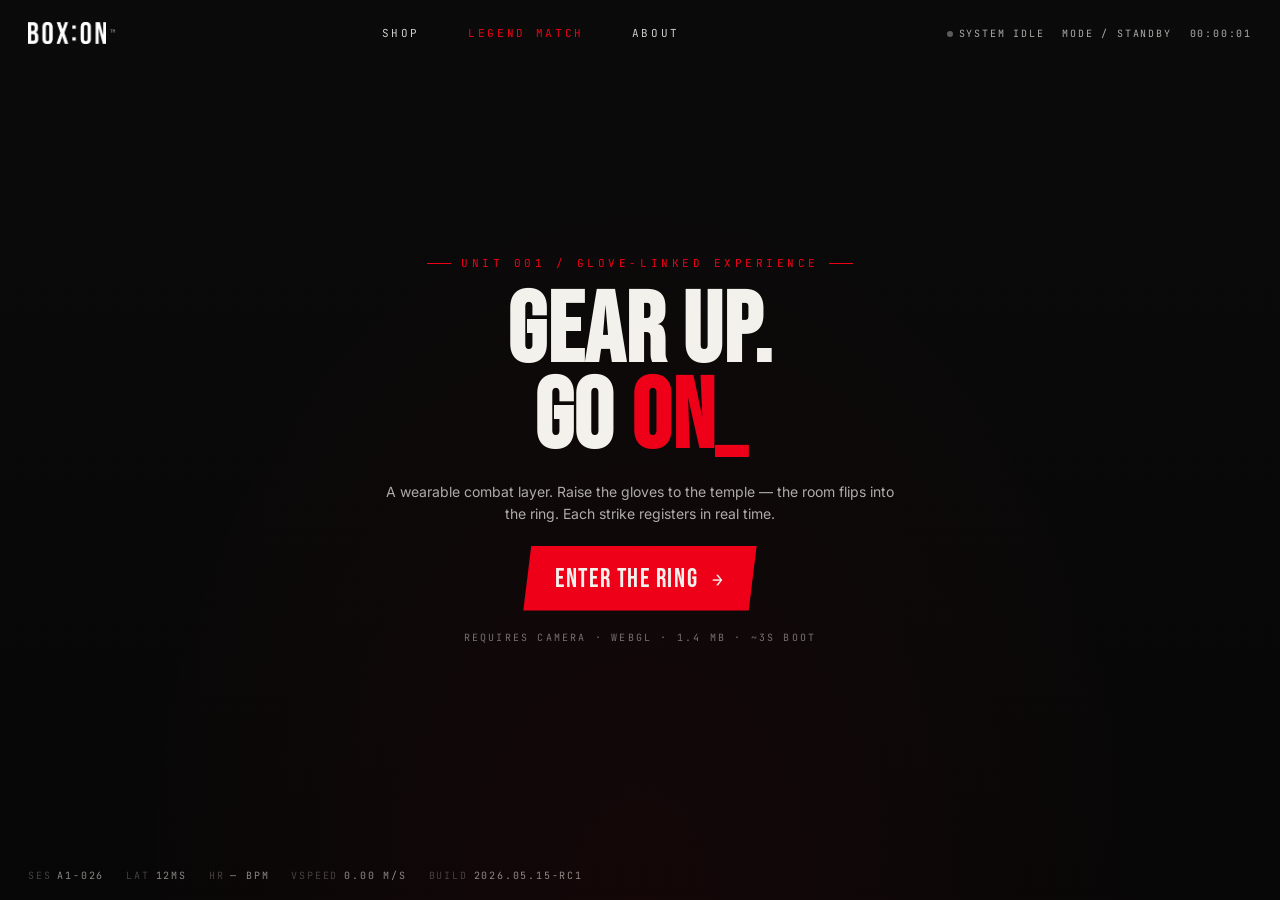
==== experience.html @ 1bb56f32 "Initial commit: box-on-web project files Co-Authored-By: Claude Opus 4.7 (1M context) <noreply@anthr" ====
<!doctype html>
<html lang="en">
<head>
  <meta charset="utf-8" />
  <meta name="viewport" content="width=device-width, initial-scale=1" />
  <title>BOX:ON — gear up, go on</title>

  <link rel="preconnect" href="https://fonts.googleapis.com" />
  <link rel="preconnect" href="https://fonts.gstatic.com" crossorigin />
  <link href="https://fonts.googleapis.com/css2?family=Bebas+Neue&family=JetBrains+Mono:wght@400;500&family=Inter:wght@400;500&display=swap" rel="stylesheet" />

  <link rel="stylesheet" href="site.css" />
  <script src="transitions.js" defer></script>
</head>
<body>

  <div id="app" class="experience-root" data-mode="idle" data-screen-label="BOX:ON Experience">

    <!-- chrome -->
    <header class="chrome">
      <a href="index.html" class="logo" aria-label="BOX:ON">
        <img src="assets/logo-type.png" alt="BOX:ON" class="logo-type" />
        <span class="tm">™</span>
      </a>
      <nav class="chrome__nav">
        <a href="gear.html">SHOP</a>
        <a href="experience.html" class="is-active">LEGEND MATCH</a>
        <a href="index.html#about">ABOUT</a>
      </nav>
      <div class="status-line">
        <span><span class="dot" id="status-dot"></span><span id="status-text">SYSTEM IDLE</span></span>
        <span id="status-mode">MODE / STANDBY</span>
        <span id="status-clock">00:00:00</span>
      </div>
    </header>

    <button class="disengage" id="disengage">◄ DISENGAGE</button>

    <!-- stage -->
    <main class="stage">

      <!-- IDLE — landing -->
      <section class="exp-landing">
        <div class="exp-eyebrow">UNIT 001 / GLOVE-LINKED EXPERIENCE</div>
        <h1 class="exp-headline">GEAR UP.<br/>GO <em>ON</em></h1>
        <p class="exp-subline">
          A wearable combat layer. Raise the gloves to the temple — the room flips into the ring. Each strike registers in real time.
        </p>
        <button class="exp-cta" id="enter-btn">
          <span>ENTER THE RING</span>
          <span class="arrow">→</span>
        </button>
        <div class="boot-note">REQUIRES CAMERA · WEBGL · 1.4 MB · ~3S BOOT</div>
      </section>

      <!-- LOADING -->
      <div class="loading-row">
        <img src="assets/logo-symbol.png" class="loading-mark" alt="" />
        <span>CALIBRATING TRACKER</span>
        <span class="dots"><span></span><span></span><span></span></span>
      </div>

      <!-- ARMED — show your hand -->
      <section class="armed-prompt">
        <div class="glyph">[ READY ]</div>
        <div class="instr">SHOW YOUR<br/><span>HAND</span></div>
        <div class="hint">Bring one hand up to face level — ESC to abort</div>
      </section>

      <!-- DONNING — pull down -->
      <section class="donning-prompt">
        <div class="don-glyph">[ DONNING ]</div>
        <div class="don-instr">PULL <span>DOWN</span><br/>TO GEAR UP</div>
        <div class="don-progress-line">
          <span id="don-pct">0%</span>
          <span class="sep">·</span>
          <span>LOCK AT 100%</span>
        </div>
        <div class="don-bar"><div class="don-bar-fill" id="don-bar-fill"></div></div>
      </section>

      <!-- Donning curtain — visual gear-up overlay -->
      <div class="don-curtain" id="don-curtain" aria-hidden="true">
        <div class="don-curtain__edge"></div>
      </div>

      <!-- ON — combat -->
      <section class="combat">
        <div class="fighter">
          <!-- abstract holographic fighter — geometric primitives only -->
          <svg viewBox="0 0 340 480" preserveAspectRatio="xMidYMid meet" aria-hidden="true">
            <defs>
              <linearGradient id="bodyGrad" x1="0" y1="0" x2="0" y2="1">
                <stop offset="0%" stop-color="#ffd9dd" stop-opacity="0.95"/>
                <stop offset="40%" stop-color="#ee0018" stop-opacity="0.85"/>
                <stop offset="100%" stop-color="#5a000a" stop-opacity="0.5"/>
              </linearGradient>
              <linearGradient id="strokeGrad" x1="0" y1="0" x2="0" y2="1">
                <stop offset="0%" stop-color="#ffffff" stop-opacity="0.9"/>
                <stop offset="100%" stop-color="#ee0018" stop-opacity="0.4"/>
              </linearGradient>
            </defs>

            <!-- ground ring -->
            <ellipse cx="170" cy="450" rx="110" ry="14" fill="none" stroke="#ee0018" stroke-opacity="0.6"/>
            <ellipse cx="170" cy="450" rx="70" ry="9" fill="none" stroke="#ee0018" stroke-opacity="0.35"/>

            <!-- hooded head (abstract — pentagon + circle) -->
            <polygon points="120,30 220,30 240,90 170,110 100,90" fill="url(#bodyGrad)" stroke="url(#strokeGrad)" stroke-width="1.2"/>
            <circle cx="170" cy="78" r="22" fill="#1a0003" stroke="#ee0018" stroke-width="1"/>
            <!-- eye glow line -->
            <rect x="150" y="74" width="40" height="2" fill="#ee0018"/>

            <!-- torso — angular -->
            <polygon points="105,110 235,110 250,250 220,310 120,310 90,250" fill="url(#bodyGrad)" stroke="url(#strokeGrad)" stroke-width="1.2" opacity="0.95"/>
            <line x1="170" y1="110" x2="170" y2="310" stroke="#ffffff" stroke-opacity="0.25" stroke-width="1"/>

            <!-- shoulder pads -->
            <polygon points="90,115 130,108 140,150 95,160" fill="#ee0018" opacity="0.7"/>
            <polygon points="250,115 210,108 200,150 245,160" fill="#ee0018" opacity="0.7"/>

            <!-- guard-up arms / gloves (raised to face) -->
            <!-- left arm -->
            <polygon points="100,160 70,180 60,240 95,250 110,205" fill="url(#bodyGrad)" stroke="url(#strokeGrad)" stroke-width="1"/>
            <circle cx="78" cy="170" r="28" fill="#ee0018" stroke="#fff" stroke-opacity="0.7" stroke-width="1.5"/>
            <text x="78" y="174" text-anchor="middle" font-family="JetBrains Mono" font-size="9" fill="#fff" font-weight="500" letter-spacing="0.5">L</text>

            <!-- right arm -->
            <polygon points="240,160 270,180 280,240 245,250 230,205" fill="url(#bodyGrad)" stroke="url(#strokeGrad)" stroke-width="1"/>
            <circle cx="262" cy="170" r="28" fill="#ee0018" stroke="#fff" stroke-opacity="0.7" stroke-width="1.5"/>
            <text x="262" y="174" text-anchor="middle" font-family="JetBrains Mono" font-size="9" fill="#fff" font-weight="500" letter-spacing="0.5">R</text>

            <!-- belt -->
            <rect x="115" y="295" width="110" height="14" fill="#1a0003" stroke="#ee0018"/>
            <text x="170" y="306" text-anchor="middle" font-family="Bebas Neue" font-size="11" fill="#ee0018" letter-spacing="2">BOX:ON</text>

            <!-- legs -->
            <polygon points="125,310 155,310 150,420 130,420" fill="url(#bodyGrad)" stroke="url(#strokeGrad)" stroke-width="1"/>
            <polygon points="185,310 215,310 210,420 190,420" fill="url(#bodyGrad)" stroke="url(#strokeGrad)" stroke-width="1"/>

            <!-- HUD ticks around the figure -->
            <g stroke="#ee0018" stroke-width="1" opacity="0.5">
              <line x1="20" y1="240" x2="40" y2="240"/>
              <line x1="320" y1="240" x2="300" y2="240"/>
              <line x1="170" y1="0" x2="170" y2="12"/>
            </g>
          </svg>
          <div class="scanlines"></div>
          <div class="reticle"></div>

          <div class="fighter-tag">
            <div class="row"><span class="k">CALL_SIGN</span> <span>UNIT-001</span></div>
            <div class="row"><span class="k">STANCE</span> <span>ORTHODOX</span></div>
            <div class="row"><span class="k">REACH</span> <span>71"</span></div>
            <div class="row"><span class="k">LINK</span> <span style="color:#ee0018">● LIVE</span></div>
          </div>
        </div>
      </section>

      <!-- hit flash -->
      <div class="hit-flash" id="hit-flash"></div>
      <img src="assets/logo-symbol.png" class="impact-stamp" id="impact-stamp" alt="" />
    </main>

    <!-- corner watermark -->
    <img src="assets/logo-symbol.png" class="corner-mark" alt="" />

    <!-- HUD -->
    <div class="hud" id="hud">
      <div class="stat round">ROUND<span class="v">01</span></div>
      <div class="stat timer">TIME<span class="v" id="hud-timer">03:00</span></div>
      <div class="stat punches">PUNCHES<span class="v red" id="hud-punches">0</span></div>
      <div class="stat combo" id="combo">COMBO<span class="v" id="hud-combo">1</span></div>
    </div>

    <!-- camera viewfinder -->
    <aside class="viewfinder">
      <div class="frame">
        <video id="cam" autoplay playsinline muted></video>
        <canvas id="cam-overlay"></canvas>
        <div class="corners"></div>
      </div>
      <div class="meta">
        <span><span style="color:#ee0018">●</span> REC</span>
        <span id="vf-fps">-- FPS</span>
        <span id="vf-hands">0 HANDS</span>
      </div>
    </aside>

    <!-- bottom telemetry -->
    <div class="telemetry">
      <span><span class="k">SES</span><span id="tel-ses">A1-026</span></span>
      <span><span class="k">LAT</span><span id="tel-lat">12ms</span></span>
      <span><span class="k">HR</span><span id="tel-hr">— bpm</span></span>
      <span><span class="k">vSPEED</span><span id="tel-spd">0.00 m/s</span></span>
      <span><span class="k">BUILD</span><span>2026.05.15-rc1</span></span>
    </div>

    <!-- ON flash overlay -->
    <div class="on-flash" id="on-flash"></div>

    <!-- error -->
    <div class="error-banner" id="error-banner"></div>

  </div>

  <!-- MediaPipe Hands (loaded lazily after ENTER) -->
  <script src="script.js"></script>
</body>
</html>
---- site.css ----
/* ============================================================
   BOX:ON — marketing site styles (landing + gear)
   Palette
   - Ink   : #060606
   - Bone  : #f3f1ec
   - Red   : #EE0018
   - Steel : #2a2a2a
   ============================================================ */

:root {
  --ink: #060606;
  --bone: #f3f1ec;
  --red: #ee0018;
  --red-deep: #8a000d;
  --steel: #2a2a2a;
  --line: rgba(243,241,236,0.18);

  --f-display: "Bebas Neue Pro", "Bebas Neue", "Oswald", "Impact", sans-serif;
  --f-mono: "JetBrains Mono", ui-monospace, monospace;
  --f-body: "Inter", system-ui, sans-serif;
}

* { box-sizing: border-box; margin: 0; padding: 0; }

html, body {
  background: var(--ink);
  color: var(--bone);
  font-family: var(--f-body);
  -webkit-font-smoothing: antialiased;
  text-rendering: optimizeLegibility;
}

img { display: block; max-width: 100%; }
a { color: inherit; text-decoration: none; }
button { font: inherit; color: inherit; background: none; border: 0; cursor: pointer; }

/* ============================================================
   Top marquee
   ============================================================ */

.marquee {
  position: relative;
  background: var(--red);
  color: var(--bone);
  overflow: hidden;
  border-bottom: 1px solid rgba(0,0,0,0.2);
  height: 34px;
  display: flex;
  align-items: center;
}
.marquee__track {
  display: flex;
  gap: 60px;
  white-space: nowrap;
  font-family: var(--f-mono);
  font-size: 10px;
  letter-spacing: 0.32em;
  text-transform: uppercase;
  animation: marquee 38s linear infinite;
  padding-left: 60px;
}
.marquee__track span {
  display: inline-flex;
  align-items: center;
  gap: 60px;
}
.marquee__track span::after {
  content: "✦";
  opacity: 0.7;
  font-size: 12px;
}
@keyframes marquee {
  from { transform: translateX(0); }
  to   { transform: translateX(-50%); }
}

/* ============================================================
   Navigation
   ============================================================ */

.nav {
  position: fixed;
  top: 34px;
  left: 0;
  right: 0;
  z-index: 50;
  display: grid;
  grid-template-columns: 1fr auto 1fr;
  align-items: center;
  padding: 22px 36px;
  background: linear-gradient(to bottom, rgba(6,6,6,0.85), rgba(6,6,6,0));
  backdrop-filter: blur(6px);
}
.nav__brand {
  display: flex;
  align-items: center;
  gap: 10px;
}
.nav__brand img { height: 24px; width: auto; filter: invert(1) brightness(1.1); }
.nav__brand .mark { width: 22px; height: auto; filter: invert(1) brightness(1.1); }

.nav__links {
  display: flex;
  gap: 56px;
  font-family: var(--f-mono);
  font-size: 11px;
  letter-spacing: 0.24em;
  text-transform: uppercase;
}
.nav__links a {
  position: relative;
  padding: 6px 0;
  opacity: 0.9;
  transition: opacity 200ms ease;
}
.nav__links a:hover { opacity: 1; }
.nav__links a.is-active { opacity: 1; }
.nav__links a.is-active::after {
  content: "";
  position: absolute;
  left: 50%;
  bottom: -2px;
  transform: translateX(-50%);
  width: 4px;
  height: 4px;
  background: var(--red);
  border-radius: 50%;
}

.nav__util {
  justify-self: end;
  display: flex;
  align-items: center;
  gap: 18px;
}
.nav__util .ico {
  width: 18px; height: 18px;
  display: inline-grid;
  place-items: center;
  opacity: 0.9;
}
.nav__util .ico:hover { opacity: 1; }
.nav__util .ico svg { stroke: var(--bone); fill: none; stroke-width: 1.4; width: 18px; height: 18px; }
.nav__util .pill {
  border: 1px solid var(--line);
  padding: 7px 14px;
  font-family: var(--f-mono);
  font-size: 10px;
  letter-spacing: 0.22em;
  text-transform: uppercase;
  border-radius: 999px;
  display: inline-flex; align-items: center; gap: 8px;
}
.nav__util .pill .dot { width: 6px; height: 6px; border-radius: 50%; background: var(--red); }

/* ============================================================
   LANDING — hero
   ============================================================ */

.hero {
  position: relative;
  height: calc(100vh - 34px);
  min-height: 580px;
  overflow: hidden;
  isolation: isolate;
  background: #0a0a0a;
}

.hero__media {
  position: absolute;
  inset: 0;
  z-index: 1;
}
.hero__media image-slot {
  position: absolute;
  inset: 0;
  width: 100%;
  height: 100%;
}

/* Hero placeholder — dark editorial frame indicating where a photo goes */
.hero__placeholder {
  position: absolute;
  inset: 0;
  background:
    radial-gradient(ellipse at 50% 65%, #2a1014 0%, #15080a 50%, #0a0405 100%);
  display: grid;
  place-items: center;
  overflow: hidden;
}
.hero__placeholder-stripes {
  position: absolute;
  inset: 0;
  background-image: repeating-linear-gradient(
    45deg,
    rgba(238, 0, 24, 0.05) 0,
    rgba(238, 0, 24, 0.05) 2px,
    transparent 2px,
    transparent 14px
  );
  pointer-events: none;
}
.hero__placeholder-mark {
  position: relative;
  width: 28vmin;
  max-width: 280px;
  opacity: 0.13;
  filter: invert(1) brightness(1.2);
}
.hero__placeholder-mark img { width: 100%; height: auto; }
.hero__placeholder-caption {
  position: absolute;
  bottom: 38px;
  left: 50%;
  transform: translateX(-50%);
  text-align: center;
  font-family: var(--f-mono);
  letter-spacing: 0.22em;
  text-transform: uppercase;
  color: rgba(243,241,236,0.55);
  display: flex;
  flex-direction: column;
  gap: 4px;
}
.hero__placeholder-caption .k { font-size: 9px; opacity: 0.6; }
.hero__placeholder-caption .t { font-size: 13px; color: var(--bone); }
.hero__placeholder-caption .sub { font-size: 10px; opacity: 0.45; letter-spacing: 0.18em; }
.hero__media::after {
  content: "";
  position: absolute;
  inset: 0;
  background:
    radial-gradient(ellipse at 30% 60%, rgba(0,0,0,0.35), transparent 65%),
    linear-gradient(180deg, rgba(0,0,0,0.4) 0%, rgba(0,0,0,0) 35%, rgba(0,0,0,0) 65%, rgba(0,0,0,0.45) 100%);
  pointer-events: none;
  z-index: 2;
}

.hero__content {
  position: relative;
  z-index: 3;
  height: 100%;
  display: grid;
  grid-template-rows: 1fr auto;
  padding: 120px 56px 40px;
}
.hero__top { align-self: start; }

.hero__headline {
  font-family: var(--f-display);
  font-size: clamp(64px, 9.5vw, 168px);
  line-height: 0.86;
  letter-spacing: 0.005em;
  color: var(--bone);
  text-transform: uppercase;
  max-width: 64%;
}
.hero__headline .red { color: var(--red); }
.hero__headline .stroke {
  -webkit-text-stroke: 2px var(--bone);
  color: transparent;
}

.hero__cta {
  margin-top: 28px;
  display: inline-flex;
  align-items: center;
  gap: 14px;
  background: var(--bone);
  color: var(--ink);
  padding: 16px 24px;
  font-family: var(--f-mono);
  font-size: 12px;
  letter-spacing: 0.24em;
  text-transform: uppercase;
  border-radius: 999px;
  width: max-content;
  white-space: nowrap;
  transition: transform 160ms ease, background 200ms ease;
}
.hero__cta:hover { transform: translateY(-1px); background: var(--red); color: var(--bone); }
.hero__cta .arrow {
  width: 22px; height: 22px;
  display: grid; place-items: center;
  border-radius: 50%;
  background: var(--ink);
  color: var(--bone);
  font-size: 14px;
  transition: background 200ms ease;
}
.hero__cta:hover .arrow { background: var(--bone); color: var(--ink); }

.hero__bottom {
  display: flex;
  align-items: flex-end;
  justify-content: space-between;
  gap: 40px;
  color: var(--bone);
}

/* Bottom-left intro block — title + rule + body */
.hero__intro {
  max-width: 360px;
  color: var(--ink);
}
.hero__intro-title {
  font-family: "Inter", system-ui, sans-serif;
  font-weight: 700;
  font-size: clamp(20px, 2.1vw, 28px);
  line-height: 1.1;
  letter-spacing: -0.01em;
  color: var(--ink);
}
.hero__intro-rule {
  width: 36px;
  height: 1px;
  background: var(--ink);
  margin: 14px 0 12px;
}
.hero__intro-body {
  font-family: "Inter", system-ui, sans-serif;
  font-weight: 500;
  font-size: 12px;
  line-height: 1.55;
  color: var(--ink);
}
.hero__meta {
  font-family: var(--f-mono);
  font-size: 10px;
  letter-spacing: 0.22em;
  text-transform: uppercase;
  opacity: 0.7;
  display: flex;
  flex-direction: column;
  gap: 4px;
}
.hero__meta .k { opacity: 0.5; }

.hero__secondary {
  font-family: var(--f-display);
  font-size: clamp(56px, 8vw, 124px);
  line-height: 0.88;
  letter-spacing: 0.01em;
  text-align: right;
  color: var(--bone);
  text-transform: uppercase;
  justify-self: end;
}
.hero__secondary span { display: block; }
.hero__secondary .tm {
  font-family: var(--f-mono);
  font-size: 0.18em;
  letter-spacing: 0.02em;
  vertical-align: super;
  margin-left: 0.06em;
  opacity: 0.7;
}
.hero__secondary .small {
  font-family: var(--f-mono);
  font-size: 10px;
  letter-spacing: 0.28em;
  opacity: 0.6;
  text-align: right;
  margin-bottom: 8px;
}

.hero__scroll {
  font-family: var(--f-mono);
  font-size: 10px;
  letter-spacing: 0.22em;
  text-transform: uppercase;
  opacity: 0.7;
  display: flex;
  align-items: center;
  gap: 10px;
  justify-self: center;
}
.hero__scroll::before {
  content: "";
  width: 28px; height: 1px;
  background: var(--bone);
  opacity: 0.5;
}

/* ticker — round counter overlaid on hero */
.hero__counter {
  position: absolute;
  top: 50%;
  right: 56px;
  transform: translateY(-50%) rotate(90deg);
  transform-origin: right center;
  z-index: 4;
  font-family: var(--f-mono);
  font-size: 10px;
  letter-spacing: 0.32em;
  text-transform: uppercase;
  opacity: 0.55;
  white-space: nowrap;
}

/* ============================================================
   STRIP — secondary section under hero on landing
   ============================================================ */

.strip {
  position: relative;
  padding: 80px 56px;
  border-top: 1px solid var(--line);
  display: grid;
  grid-template-columns: 1fr 1fr;
  gap: 80px;
}
.strip__lead {
  font-family: var(--f-display);
  font-size: clamp(40px, 5vw, 76px);
  line-height: 0.94;
  letter-spacing: 0.01em;
  text-transform: uppercase;
}
.strip__lead .red { color: var(--red); }
.strip__body {
  padding-top: 14px;
  font-size: 15px;
  line-height: 1.7;
  color: rgba(243,241,236,0.75);
  max-width: 540px;
}
.strip__body p + p { margin-top: 14px; }
.strip__cta {
  margin-top: 28px;
  font-family: var(--f-mono);
  font-size: 11px;
  letter-spacing: 0.24em;
  text-transform: uppercase;
  display: inline-flex;
  align-items: center;
  gap: 10px;
  border-bottom: 1px solid var(--bone);
  padding-bottom: 4px;
}
.strip__cta:hover { color: var(--red); border-color: var(--red); }

/* ============================================================
   GEAR — product list page (GET THE FIT layout)
   ============================================================ */

.gear-bar {
  position: relative;
  padding: 130px 56px 70px;
  background: var(--ink);
  text-align: center;
}
.gear-bar__title {
  font-family: "Inter", system-ui, sans-serif;
  font-weight: 500;
  font-size: clamp(48px, 7vw, 96px);
  line-height: 1;
  letter-spacing: -0.01em;
  color: var(--bone);
  text-transform: uppercase;
}

.gear-grid {
  background: var(--ink);
  display: grid;
  grid-template-columns: repeat(3, 1fr);
  gap: 16px;
  padding: 0 16px;
}
.gear-card {
  position: relative;
  background: transparent;
  color: var(--ink);
  aspect-ratio: 3 / 5;
  min-height: 560px;
  perspective: 1800px;
  cursor: pointer;
}

.gear-card__inner {
  position: relative;
  width: 100%;
  height: 100%;
  transform-style: preserve-3d;
  transition: transform 720ms cubic-bezier(0.65, 0, 0.35, 1);
  border-radius: 14px;
}
.gear-card:hover .gear-card__inner {
  /* subtle lift only — flip happens on click */
}
.gear-card.is-flipped .gear-card__inner {
  transform: rotateY(180deg);
}

.gear-card__face {
  position: absolute;
  inset: 0;
  display: flex;
  flex-direction: column;
  padding: 32px 32px 28px;
  border-radius: 14px;
  overflow: hidden;
  -webkit-backface-visibility: hidden;
  backface-visibility: hidden;
}

.gear-card__face--front {
  background: #ffffff;
}
.gear-card:nth-child(even) .gear-card__face--front {
  background: #ebebeb;
}

.gear-card__face--back {
  background: var(--ink);
  color: var(--bone);
  transform: rotateY(180deg);
}
.gear-card:nth-child(even) .gear-card__face--back {
  background: #181818;
}

/* product dossier info — front uses ink text, back uses bone */
.gear-card__info {
  position: absolute;
  top: 32px;
  left: 32px;
  right: 32px;
  z-index: 3;
  font-family: var(--f-mono);
  font-size: 10px;
  line-height: 1.55;
  letter-spacing: 0.04em;
  color: var(--ink);
  max-width: 64%;
}
.gear-card__info--inverse { color: var(--bone); }
.gear-card__info--inverse .gear-card__k { color: rgba(243,241,236,0.55); }

.gear-card__eyebrow {
  font-size: 10px;
  letter-spacing: 0.18em;
  text-transform: uppercase;
  margin-bottom: 20px;
  opacity: 0.85;
}
.gear-card__line { margin-bottom: 16px; }
.gear-card__line:last-child { margin-bottom: 0; }
.gear-card__k {
  display: block;
  text-transform: uppercase;
  letter-spacing: 0.14em;
  margin-bottom: 2px;
  opacity: 0.7;
  font-size: 10px;
}

/* media — image-slot fills the card (sits behind info + brand) */
.gear-card__media {
  position: absolute;
  inset: 0;
  z-index: 1;
  display: grid;
  place-items: center;
}
.gear-card__media image-slot {
  width: 100%;
  height: 100%;
  min-height: auto;
}

/* bottom-left brand lockup (front) */
.gear-card__brand {
  position: absolute;
  left: 32px;
  bottom: 28px;
  z-index: 3;
  display: flex;
  align-items: center;
  gap: 8px;
  text-decoration: none;
  color: var(--ink);
}
.gear-card__sym { width: 26px; height: auto; }
.gear-card__type { height: 18px; width: auto; }

/* back-face VIEW PRODUCT CTA — bottom-left */
.gear-card__cta {
  position: absolute;
  left: 32px;
  bottom: 28px;
  z-index: 3;
  display: inline-flex;
  align-items: center;
  gap: 10px;
  font-family: var(--f-mono);
  font-size: 11px;
  letter-spacing: 0.22em;
  text-transform: uppercase;
  color: var(--bone);
  text-decoration: none;
  padding-bottom: 4px;
  border-bottom: 1px solid var(--bone);
  transition: color 200ms, border-color 200ms;
}
.gear-card__cta:hover { color: var(--red); border-color: var(--red); }

/* SEE THE FIT row — black band under cards */
.gear-links {
  background: var(--ink);
  display: grid;
  grid-template-columns: repeat(3, 1fr);
  gap: 16px;
  padding: 36px 16px 56px;
}
.gear-links__link {
  text-align: center;
  font-family: "Inter", system-ui, sans-serif;
  font-size: 13px;
  font-weight: 400;
  letter-spacing: 0.08em;
  color: var(--bone);
  text-transform: none;
  padding: 6px 0;
  border-bottom: 1px solid var(--bone);
  width: max-content;
  justify-self: center;
  transition: color 200ms, border-color 200ms, transform 200ms;
}
.gear-links__link:hover { color: var(--red); border-color: var(--red); transform: translateY(-1px); }

/* ============================================================
   Footer (shared)
   ============================================================ */

.foot {
  padding: 60px 56px 36px;
  border-top: 1px solid var(--line);
  background: var(--ink);
  color: var(--bone);
  display: grid;
  grid-template-columns: 2fr 1fr 1fr 1fr;
  gap: 40px;
}
.foot__brand img { height: 36px; filter: invert(1) brightness(1.1); margin-bottom: 16px; }
.foot__brand p { font-size: 13px; line-height: 1.6; opacity: 0.6; max-width: 320px; }
.foot__col h4 {
  font-family: var(--f-mono);
  font-size: 10px;
  letter-spacing: 0.28em;
  text-transform: uppercase;
  color: var(--red);
  margin-bottom: 14px;
}
.foot__col a {
  display: block;
  font-family: var(--f-mono);
  font-size: 11px;
  letter-spacing: 0.18em;
  text-transform: uppercase;
  opacity: 0.7;
  padding: 5px 0;
}
.foot__col a:hover { opacity: 1; color: var(--red); }
.foot__legal {
  grid-column: 1 / -1;
  margin-top: 28px;
  padding-top: 22px;
  border-top: 1px solid var(--line);
  display: flex;
  justify-content: space-between;
  font-family: var(--f-mono);
  font-size: 10px;
  letter-spacing: 0.22em;
  text-transform: uppercase;
  opacity: 0.5;
}

/* ============================================================
   Responsive
   ============================================================ */

@media (max-width: 1100px) {
  .gear-grid { grid-template-columns: repeat(2, 1fr); }
  .gear-card { min-height: 620px; }
}
@media (max-width: 900px) {
  .nav { grid-template-columns: auto 1fr; padding: 16px 22px; }
  .nav__links { display: none; }
  .nav__util { gap: 14px; }
  .hero__content { padding: 110px 22px 26px; }
  .hero__headline { font-size: clamp(54px, 14vw, 96px); max-width: 100%; }
  .hero__bottom { grid-template-columns: 1fr; }
  .hero__secondary { text-align: left; justify-self: start; font-size: 64px; }
  .hero__counter { display: none; }
  .strip { grid-template-columns: 1fr; gap: 30px; padding: 56px 22px; }
  .gear-bar { padding: 110px 22px 40px; }
  .gear-controls { padding: 14px 22px; flex-direction: column; gap: 14px; align-items: flex-start; }
  .gear-grid { grid-template-columns: 1fr; }
  .foot { grid-template-columns: 1fr 1fr; padding: 40px 22px 26px; }
}

/* ============================================================
   LIGHT THEME — applied on body[data-theme="light"] (landing page)
   ============================================================ */

body[data-theme="light"] { background: #ffffff; color: var(--ink); }

body[data-theme="light"] .nav {
  background: linear-gradient(to bottom, rgba(255,255,255,0.85), rgba(255,255,255,0));
  backdrop-filter: blur(6px);
}
body[data-theme="light"] .nav__brand img { filter: none; }
body[data-theme="light"] .nav__links a { color: var(--ink); }
body[data-theme="light"] .nav__util .ico svg { stroke: var(--ink); }
body[data-theme="light"] .nav__util .pill { border-color: rgba(0,0,0,0.18); color: var(--ink); }

body[data-theme="light"] .hero { background: #ffffff; }
body[data-theme="light"] .hero__media::after { display: none; }
body[data-theme="light"] .hero__headline { color: var(--ink); }
body[data-theme="light"] .hero__cta { background: var(--ink); color: var(--bone); }
body[data-theme="light"] .hero__cta:hover { background: var(--red); color: var(--bone); }
body[data-theme="light"] .hero__cta .arrow { background: var(--bone); color: var(--ink); }
body[data-theme="light"] .hero__cta:hover .arrow { background: var(--bone); color: var(--red); }
body[data-theme="light"] .hero__secondary { color: var(--ink); }

body[data-theme="light"] .strip {
  background: #ebebeb;
  border-top: none;
  color: var(--ink);
}
body[data-theme="light"] .strip__lead { color: var(--ink); }
body[data-theme="light"] .strip__body { color: rgba(0,0,0,0.7); }
body[data-theme="light"] .strip__cta { color: var(--ink); border-color: var(--ink); }

/* ============================================================
   PAGE SHUTTER — four BOX:ON blades converge from corners,
   then disperse outward on the new page.
   ============================================================ */

.page-shutter {
  position: fixed;
  inset: 0;
  z-index: 9000;
  pointer-events: none;
  display: grid;
  place-items: center;
  visibility: hidden;
}
.page-shutter.is-converging,
.page-shutter.is-locked,
.page-shutter.is-dispersing { visibility: visible; }

/* solid backdrop */
.page-shutter__bg {
  position: absolute;
  inset: 0;
  background: var(--ink);
  opacity: 0;
  transition: opacity 240ms ease-out;
}
.page-shutter.is-converging .page-shutter__bg { opacity: 1; }
.page-shutter.is-locked     .page-shutter__bg { opacity: 1; transition: none; }
.page-shutter.is-dispersing .page-shutter__bg { opacity: 0; transition: opacity 520ms ease-in 280ms; }

/* assembled symbol container — sits over backdrop, centered */
.page-shutter__symbol {
  position: relative;
  width: 280px;
  height: 240px;
  z-index: 1;
}

/* each quadrant is the full symbol image, clipped to its quadrant.
   When assembled (translate 0), the 4 pieces line up to make the full mark. */
.page-shutter__blade {
  position: absolute;
  inset: 0;
  background-image: url("assets/logo-symbol.png");
  background-size: 100% 100%;
  background-repeat: no-repeat;
  filter: invert(1) brightness(1.1);
  will-change: transform, opacity;
}

/* quadrant clips */
.page-shutter__blade--tl { clip-path: polygon(0 0, 50% 0, 50% 50%, 0 50%); }
.page-shutter__blade--tr { clip-path: polygon(50% 0, 100% 0, 100% 50%, 50% 50%); }
.page-shutter__blade--bl { clip-path: polygon(0 50%, 50% 50%, 50% 100%, 0 100%); }
.page-shutter__blade--br { clip-path: polygon(50% 50%, 100% 50%, 100% 100%, 50% 100%); }

/* default (offscreen) — large translate so blades fly in from off-viewport */
.page-shutter__blade--tl { transform: translate(-340%, -340%); opacity: 0; }
.page-shutter__blade--tr { transform: translate( 340%, -340%); opacity: 0; }
.page-shutter__blade--bl { transform: translate(-340%,  340%); opacity: 0; }
.page-shutter__blade--br { transform: translate( 340%,  340%); opacity: 0; }

/* CONVERGING — blades fly in one by one, ease-in then snap */
.page-shutter.is-converging .page-shutter__blade {
  transform: translate(0, 0);
  opacity: 1;
  transition:
    transform 620ms cubic-bezier(0.65, 0, 0.35, 1),
    opacity 380ms ease-out;
}
.page-shutter.is-converging .page-shutter__blade--tl { transition-delay: 60ms; }
.page-shutter.is-converging .page-shutter__blade--tr { transition-delay: 180ms; }
.page-shutter.is-converging .page-shutter__blade--bl { transition-delay: 300ms; }
.page-shutter.is-converging .page-shutter__blade--br { transition-delay: 420ms; }

/* LOCKED — assembled at the start of entry phase (no transition) */
.page-shutter.is-locked .page-shutter__blade {
  transform: translate(0, 0);
  opacity: 1;
  transition: none;
}

/* DISPERSING — blades push back out to their corner */
.page-shutter.is-dispersing .page-shutter__blade {
  opacity: 0;
  transition:
    transform 580ms cubic-bezier(0.7, 0, 0.84, 0),
    opacity 540ms ease-in;
}
.page-shutter.is-dispersing .page-shutter__blade--tl { transform: translate(-340%, -340%); transition-delay: 0ms; }
.page-shutter.is-dispersing .page-shutter__blade--tr { transform: translate( 340%, -340%); transition-delay: 60ms; }
.page-shutter.is-dispersing .page-shutter__blade--bl { transform: translate(-340%,  340%); transition-delay: 120ms; }
.page-shutter.is-dispersing .page-shutter__blade--br { transform: translate( 340%,  340%); transition-delay: 180ms; }

.page-shutter__label {
  position: absolute;
  bottom: 56px;
  left: 50%;
  transform: translateX(-50%);
  font-family: var(--f-mono);
  font-size: 11px;
  letter-spacing: 0.4em;
  color: var(--bone);
  opacity: 0;
  z-index: 2;
  transition: opacity 220ms ease;
}
.page-shutter.is-converging .page-shutter__label { opacity: 0.85; transition-delay: 480ms; }
.page-shutter.is-locked     .page-shutter__label { opacity: 0.85; transition: none; }
.page-shutter.is-dispersing .page-shutter__label { opacity: 0; }

/* ============================================================
   EXPERIENCE / Legend Match (combat MR)
   ============================================================ */

.experience-root {
  position: relative;
  width: 100%;
  height: 100vh;
  display: grid;
  place-items: center;
  background:
    radial-gradient(ellipse at 50% 100%, rgba(238, 0, 24, 0.06), transparent 60%),
    linear-gradient(180deg, #0a0a0a 0%, #060606 100%);
  transition: background 600ms ease;
  isolation: isolate;
  overflow: hidden;
  --don: 0;
}
.experience-root[data-mode="on"] {
  background:
    radial-gradient(ellipse at 50% 50%, rgba(238, 0, 24, 0.45), transparent 65%),
    radial-gradient(ellipse at 50% 100%, rgba(238, 0, 24, 0.25), transparent 70%),
    #1a0003;
}
.experience-root::before {
  content: "";
  position: absolute;
  inset: 0;
  background-image:
    repeating-linear-gradient(0deg, rgba(255,255,255,0.04) 0 1px, transparent 1px 3px),
    repeating-linear-gradient(90deg, rgba(255,255,255,0.04) 0 1px, transparent 1px 3px);
  pointer-events: none;
  mix-blend-mode: overlay;
  opacity: 0.5;
  z-index: 1;
}
.experience-root::after {
  content: "";
  position: absolute;
  inset: 0;
  background: repeating-linear-gradient(0deg, rgba(0,0,0,0.18) 0 2px, transparent 2px 4px);
  pointer-events: none;
  z-index: 2;
  opacity: 0;
  transition: opacity 400ms ease;
}
.experience-root[data-mode="on"]::after { opacity: 0.5; }

/* chrome header */
.chrome {
  position: absolute;
  top: 0;
  left: 0;
  right: 0;
  z-index: 11;
  display: grid;
  grid-template-columns: auto 1fr auto;
  align-items: center;
  gap: 24px;
  padding: 22px 28px;
  pointer-events: none;
}
.chrome a,
.chrome button { pointer-events: auto; }
.chrome .logo {
  display: inline-flex;
  align-items: center;
  gap: 4px;
}
.chrome .logo-type { height: 22px; width: auto; filter: invert(1) brightness(1.1); }
.chrome .logo .tm {
  font-family: var(--f-mono);
  font-size: 9px;
  opacity: 0.55;
  vertical-align: super;
}
.chrome__nav {
  justify-self: center;
  display: flex;
  gap: 48px;
  font-family: var(--f-mono);
  font-size: 11px;
  letter-spacing: 0.24em;
  text-transform: uppercase;
}
.chrome__nav a { opacity: 0.85; transition: opacity 200ms ease, color 200ms ease; }
.chrome__nav a:hover { opacity: 1; }
.chrome__nav a.is-active { opacity: 1; color: var(--red); }

.status-line {
  justify-self: end;
  display: flex;
  gap: 18px;
  font-family: var(--f-mono);
  font-size: 10px;
  letter-spacing: 0.18em;
  text-transform: uppercase;
  color: var(--bone);
  opacity: 0.7;
}
.status-line .dot {
  display: inline-block;
  width: 6px;
  height: 6px;
  background: var(--bone);
  border-radius: 50%;
  margin-right: 6px;
  vertical-align: middle;
  opacity: 0.5;
}
.status-line .dot.live {
  background: var(--red);
  opacity: 1;
  animation: pulse 1.2s infinite;
}

.boot-note {
  font-family: var(--f-mono);
  font-size: 10px;
  letter-spacing: 0.22em;
  text-transform: uppercase;
  color: var(--bone);
  opacity: 0.45;
}

.telemetry {
  position: absolute;
  bottom: 18px;
  left: 28px;
  right: 28px;
  z-index: 10;
  display: flex;
  flex-wrap: wrap;
  gap: 22px;
  font-family: var(--f-mono);
  font-size: 10px;
  letter-spacing: 0.18em;
  text-transform: uppercase;
  color: var(--bone);
  opacity: 0.55;
  pointer-events: none;
}
.telemetry .k {
  color: rgba(243, 241, 236, 0.45);
  margin-right: 6px;
}

.fighter .scanlines {
  position: absolute;
  inset: 0;
  background: repeating-linear-gradient(
    0deg,
    rgba(0, 0, 0, 0.12) 0 2px,
    transparent 2px 4px
  );
  pointer-events: none;
  opacity: 0.35;
}

/* status sub-bar */
.exp-status {
  position: absolute;
  top: 92px;
  left: 28px;
  right: 28px;
  display: flex;
  justify-content: space-between;
  z-index: 10;
  pointer-events: none;
  font-family: var(--f-mono);
  font-size: 10px;
  letter-spacing: 0.18em;
  text-transform: uppercase;
  color: var(--bone);
  opacity: 0.7;
}
.exp-status .dot {
  display: inline-block;
  width: 6px; height: 6px;
  background: var(--bone);
  border-radius: 50%;
  margin-right: 6px;
  vertical-align: middle;
  opacity: 0.5;
}
.exp-status .dot.live {
  background: var(--red);
  opacity: 1;
  animation: pulse 1.2s infinite;
}
@keyframes pulse {
  0%, 100% { transform: scale(1); opacity: 1; }
  50% { transform: scale(1.4); opacity: 0.6; }
}
.exp-status .grp { display: flex; gap: 18px; }

.disengage {
  position: absolute;
  top: 92px;
  right: 28px;
  z-index: 12;
  background: transparent;
  border: 1px solid rgba(255,255,255,0.3);
  color: var(--bone);
  font-family: var(--f-mono);
  font-size: 10px;
  letter-spacing: 0.22em;
  text-transform: uppercase;
  padding: 8px 14px;
  cursor: pointer;
  pointer-events: auto;
  opacity: 0;
  transition: opacity 300ms ease, background 200ms ease;
}
.experience-root[data-mode="armed"] .disengage,
.experience-root[data-mode="donning"] .disengage,
.experience-root[data-mode="on"] .disengage { opacity: 0.8; }
.disengage:hover { background: rgba(255,255,255,0.08); opacity: 1; }

/* stage container */
.stage {
  position: relative;
  width: min(960px, 92vw);
  max-height: calc(100vh - 200px);
  z-index: 5;
  display: grid;
  place-items: center;
}

/* IDLE — landing inside experience */
.exp-landing {
  text-align: center;
  display: flex;
  flex-direction: column;
  align-items: center;
  gap: 20px;
  transition: opacity 400ms ease, transform 400ms ease;
}
.experience-root:not([data-mode="idle"]) .exp-landing {
  opacity: 0;
  transform: translateY(-12px);
  pointer-events: none;
  position: absolute;
}
.exp-eyebrow {
  font-family: var(--f-mono);
  font-size: 11px;
  letter-spacing: 0.32em;
  text-transform: uppercase;
  color: var(--red);
  display: flex;
  align-items: center;
  gap: 10px;
}
.exp-eyebrow::before, .exp-eyebrow::after {
  content: "";
  width: 24px; height: 1px;
  background: var(--red);
}
.exp-headline {
  font-family: var(--f-display);
  font-size: clamp(56px, 11vh, 140px);
  line-height: 0.86;
  letter-spacing: 0.01em;
  color: var(--bone);
}
.exp-headline em {
  font-style: normal;
  color: var(--red);
  position: relative;
}
.exp-headline em::after {
  content: "_";
  color: var(--red);
  animation: blink 1.1s steps(1) infinite;
}
@keyframes blink { 50% { opacity: 0; } }
.exp-subline {
  max-width: 520px;
  font-size: 14px;
  line-height: 1.6;
  color: var(--bone);
  opacity: 0.7;
}
.exp-cta {
  display: inline-flex;
  align-items: center;
  gap: 14px;
  padding: 18px 32px 16px;
  background: var(--red);
  color: var(--bone);
  font-family: var(--f-display);
  font-size: 26px;
  letter-spacing: 0.06em;
  border: none;
  cursor: pointer;
  clip-path: polygon(8px 0, 100% 0, calc(100% - 8px) 100%, 0 100%);
  transition: transform 120ms ease, background 200ms ease;
}
.exp-cta:hover { background: #ff1a32; transform: translateY(-1px); }
.exp-cta .arrow { font-family: var(--f-mono); font-size: 18px; }

/* LOADING */
.loading-row {
  display: flex;
  gap: 14px;
  align-items: center;
  font-family: var(--f-mono);
  font-size: 11px;
  letter-spacing: 0.24em;
  text-transform: uppercase;
  color: var(--bone);
  opacity: 0;
  position: absolute;
  pointer-events: none;
}
.experience-root[data-mode="loading"] .loading-row { opacity: 0.8; }
.loading-mark {
  width: 32px; height: 32px;
  filter: invert(1) brightness(1.1) drop-shadow(0 0 6px rgba(238,0,24,0.5));
  animation: spin 1.6s linear infinite;
}
@keyframes spin { to { transform: rotate(360deg); } }
.dots span {
  display: inline-block;
  width: 6px; height: 6px;
  background: var(--red);
  margin: 0 2px;
  animation: bounce 1s infinite;
}
.dots span:nth-child(2) { animation-delay: 0.15s; }
.dots span:nth-child(3) { animation-delay: 0.3s; }
@keyframes bounce {
  0%, 100% { transform: translateY(0); opacity: 0.4; }
  50% { transform: translateY(-4px); opacity: 1; }
}

/* ARMED — show your hand */
.armed-prompt,
.donning-prompt {
  position: absolute;
  inset: 0;
  display: grid;
  place-items: center;
  text-align: center;
  opacity: 0;
  pointer-events: none;
  transition: opacity 300ms ease;
}
.experience-root[data-mode="armed"] .armed-prompt { opacity: 1; }
.experience-root[data-mode="donning"] .donning-prompt { opacity: 1; }

.armed-prompt .glyph,
.donning-prompt .don-glyph {
  font-family: var(--f-display);
  font-size: 28px;
  letter-spacing: 0.32em;
  color: var(--bone);
  opacity: 0.85;
}
.armed-prompt .instr,
.donning-prompt .don-instr {
  font-family: var(--f-display);
  font-size: clamp(56px, 8vw, 110px);
  line-height: 0.9;
  color: var(--bone);
  letter-spacing: 0.01em;
  margin: 18px 0 12px;
}
.armed-prompt .instr span,
.donning-prompt .don-instr span { color: var(--red); }
.armed-prompt .hint,
.donning-prompt .don-progress-line {
  font-family: var(--f-mono);
  font-size: 11px;
  letter-spacing: 0.2em;
  text-transform: uppercase;
  color: var(--bone);
  opacity: 0.6;
}
.don-progress-line .sep { margin: 0 8px; }
.don-bar {
  margin-top: 18px;
  width: 320px;
  height: 4px;
  background: rgba(255,255,255,0.1);
  overflow: hidden;
}
.don-bar-fill {
  width: 100%;
  height: 100%;
  background: var(--red);
  transform-origin: left center;
  transform: scaleX(0);
}

/* DONNING curtain — descends with --don */
.don-curtain {
  position: absolute;
  inset: 0 0 0 0;
  z-index: 4;
  pointer-events: none;
  background:
    radial-gradient(ellipse at 50% 80%, rgba(238,0,24,0.55), rgba(238,0,24,0.32) 50%, rgba(238,0,24,0.1) 100%),
    linear-gradient(180deg, rgba(238,0,24,0.5) 0%, rgba(238,0,24,0.4) 100%);
  clip-path: inset(0 0 calc((1 - var(--don, 0)) * 100%) 0);
  opacity: 0;
  transition: opacity 240ms ease;
}
.experience-root[data-mode="donning"] .don-curtain,
.experience-root[data-mode="on"] .don-curtain { opacity: 1; }

/* ON / Combat */
.combat {
  position: absolute;
  inset: 0;
  display: grid;
  place-items: center;
  opacity: 0;
  pointer-events: none;
  transition: opacity 500ms ease;
}
.experience-root[data-mode="on"] .combat { opacity: 1; }

.fighter {
  position: relative;
  width: 340px;
  height: 480px;
  filter: drop-shadow(0 0 30px rgba(238, 0, 24, 0.6));
  animation: floaty 4s ease-in-out infinite;
}
@keyframes floaty {
  0%, 100% { transform: translateY(0); }
  50% { transform: translateY(-8px); }
}
.fighter svg { width: 100%; height: 100%; }
.fighter .reticle {
  position: absolute;
  inset: -20px;
  border: 1px dashed rgba(255,255,255,0.18);
  pointer-events: none;
}
.fighter .reticle::before,
.fighter .reticle::after {
  content: "";
  position: absolute;
  background: var(--red);
  width: 1px; height: 14px;
  left: 50%; transform: translateX(-50%);
}
.fighter .reticle::before { top: 0; }
.fighter .reticle::after { bottom: 0; }

.fighter-tag {
  position: absolute;
  left: 100%; top: 30%;
  margin-left: 24px;
  font-family: var(--f-mono);
  font-size: 10px;
  letter-spacing: 0.2em;
  color: var(--bone);
  opacity: 0.8;
  white-space: nowrap;
}
.fighter-tag .row { display: flex; gap: 8px; padding: 3px 0; }
.fighter-tag .row .k { color: rgba(255,255,255,0.5); }

/* hit feedback */
.hit-flash {
  position: absolute;
  inset: 0;
  background: radial-gradient(ellipse at center, rgba(255,255,255,0.95), rgba(238,0,24,0.6) 30%, transparent 65%);
  opacity: 0;
  pointer-events: none;
  z-index: 20;
  mix-blend-mode: screen;
}
.hit-flash.fire { animation: hitFlash 320ms ease-out; }
@keyframes hitFlash {
  0% { opacity: 0; }
  20% { opacity: 1; }
  100% { opacity: 0; }
}

.experience-root.shake { animation: shake 240ms cubic-bezier(.36,.07,.19,.97) both; }
@keyframes shake {
  10%, 90% { transform: translate3d(-2px, 0, 0); }
  20%, 80% { transform: translate3d(3px, -1px, 0); }
  30%, 50%, 70% { transform: translate3d(-5px, 2px, 0); }
  40%, 60% { transform: translate3d(5px, -2px, 0); }
}

.impact-stamp {
  position: absolute;
  top: 50%; left: 50%;
  width: 60vmin;
  height: 60vmin;
  transform: translate(-50%, -50%) scale(0.4);
  z-index: 18;
  pointer-events: none;
  opacity: 0;
  filter: invert(1) brightness(1.2) drop-shadow(0 0 20px rgba(255,255,255,0.7));
  mix-blend-mode: screen;
}
.impact-stamp.fire {
  animation: impactBurst 480ms cubic-bezier(.16,.84,.32,1) forwards;
}
@keyframes impactBurst {
  0%   { opacity: 0; transform: translate(-50%, -50%) scale(0.25) rotate(-12deg); }
  18%  { opacity: 1; transform: translate(-50%, -50%) scale(1.05) rotate(4deg); }
  60%  { opacity: 0.85; transform: translate(-50%, -50%) scale(1.15) rotate(8deg); }
  100% { opacity: 0; transform: translate(-50%, -50%) scale(1.4) rotate(12deg); }
}

/* ON flash on engage */
.on-flash {
  position: fixed;
  inset: 0;
  background: #fff;
  z-index: 50;
  opacity: 0;
  pointer-events: none;
}
.on-flash.fire { animation: onFlash 900ms ease-out forwards; }
@keyframes onFlash {
  0% { opacity: 0; background: #fff; }
  10% { opacity: 1; background: #fff; }
  40% { opacity: 0.9; background: var(--red); }
  100% { opacity: 0; background: var(--red); }
}

/* HUD */
.hud {
  position: absolute;
  inset: 0;
  pointer-events: none;
  z-index: 8;
  opacity: 0;
  transition: opacity 400ms ease;
}
.experience-root[data-mode="on"] .hud { opacity: 1; }
.hud .stat {
  position: absolute;
  font-family: var(--f-mono);
  font-size: 10px;
  letter-spacing: 0.2em;
  text-transform: uppercase;
  color: var(--bone);
  opacity: 0.7;
}
.hud .stat .v {
  display: block;
  font-family: var(--f-display);
  font-size: 56px;
  letter-spacing: 0.02em;
  color: var(--bone);
  line-height: 1;
  margin-top: 6px;
  opacity: 1;
}
.hud .stat .v.red { color: var(--red); }
.hud .round   { top: 150px; left: 40px; }
.hud .timer   { top: 150px; left: 50%; transform: translateX(-50%); text-align: center; }
.hud .punches { top: 150px; right: 40px; text-align: right; }
.hud .combo   { bottom: 110px; left: 50%; transform: translateX(-50%); text-align: center; }
.combo .v { font-size: 96px; }
.combo .v::after {
  content: "x";
  font-size: 32px;
  opacity: 0.5;
  margin-left: 4px;
  vertical-align: top;
  position: relative;
  top: 4px;
}
.combo.pop .v { animation: comboPop 280ms ease-out; }
@keyframes comboPop {
  0% { transform: scale(1.4); color: #fff; text-shadow: 0 0 20px rgba(255,255,255,0.8); }
  100% { transform: scale(1); }
}

/* camera viewfinder */
.viewfinder {
  position: absolute;
  bottom: 24px;
  right: 24px;
  width: 220px;
  z-index: 9;
  opacity: 0;
  transition: opacity 300ms ease;
  pointer-events: none;
}
.experience-root[data-mode="loading"] .viewfinder,
.experience-root[data-mode="armed"] .viewfinder,
.experience-root[data-mode="donning"] .viewfinder,
.experience-root[data-mode="on"] .viewfinder { opacity: 1; }
.viewfinder .frame {
  position: relative;
  aspect-ratio: 4 / 3;
  background: #000;
  border: 1px solid rgba(255,255,255,0.15);
  overflow: hidden;
}
.viewfinder video,
.viewfinder canvas {
  position: absolute;
  inset: 0;
  width: 100%;
  height: 100%;
  object-fit: cover;
  transform: scaleX(-1);
}
.viewfinder canvas { z-index: 2; }
.viewfinder video { z-index: 1; }
.viewfinder .frame::before,
.viewfinder .frame::after,
.viewfinder .corners::before,
.viewfinder .corners::after {
  content: "";
  position: absolute;
  width: 10px; height: 10px;
  border: 1px solid var(--red);
  z-index: 3;
}
.viewfinder .frame::before { top: 4px; left: 4px; border-right: none; border-bottom: none; }
.viewfinder .frame::after  { top: 4px; right: 4px; border-left: none; border-bottom: none; }
.viewfinder .corners::before { bottom: 4px; left: 4px; border-right: none; border-top: none; }
.viewfinder .corners::after  { bottom: 4px; right: 4px; border-left: none; border-top: none; }
.viewfinder .meta {
  margin-top: 8px;
  display: flex;
  justify-content: space-between;
  font-family: var(--f-mono);
  font-size: 9px;
  letter-spacing: 0.2em;
  text-transform: uppercase;
  color: var(--bone);
  opacity: 0.6;
}

.corner-mark {
  position: absolute;
  bottom: 24px;
  left: 28px;
  width: 56px;
  height: auto;
  z-index: 6;
  pointer-events: none;
  opacity: 0;
  filter: invert(1) brightness(1.1);
  transition: opacity 400ms ease;
}
.experience-root[data-mode="armed"] .corner-mark,
.experience-root[data-mode="donning"] .corner-mark,
.experience-root[data-mode="on"] .corner-mark { opacity: 0.4; }

.error-banner {
  position: absolute;
  top: 150px; left: 50%;
  transform: translateX(-50%);
  background: var(--red);
  color: var(--bone);
  padding: 12px 20px;
  font-family: var(--f-mono);
  font-size: 11px;
  letter-spacing: 0.2em;
  text-transform: uppercase;
  z-index: 30;
  display: none;
}
/* experience block appended */
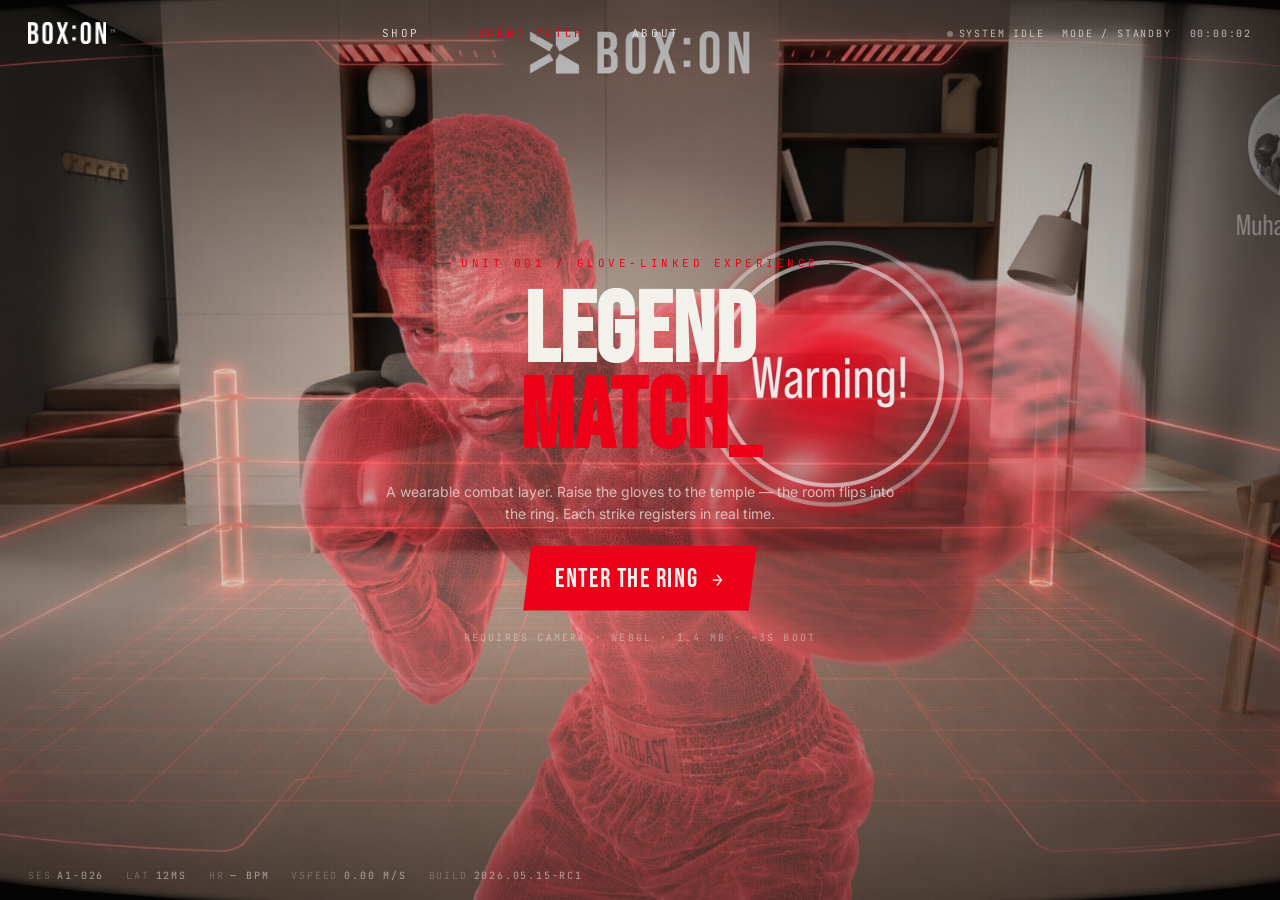
==== commit f5b55100: "Rebrand LEGEND MATCH landing with new bg and headline - experience-root background: dark gradient → " ====
--- a/experience.html
+++ b/experience.html
@@ -42,7 +42,7 @@
       <!-- IDLE — landing -->
       <section class="exp-landing">
         <div class="exp-eyebrow">UNIT 001 / GLOVE-LINKED EXPERIENCE</div>
-        <h1 class="exp-headline">GEAR UP.<br/>GO <em>ON</em></h1>
+        <h1 class="exp-headline">LEGEND<br/><em>MATCH</em></h1>
         <p class="exp-subline">
           A wearable combat layer. Raise the gloves to the temple — the room flips into the ring. Each strike registers in real time.
         </p>
--- a/site.css
+++ b/site.css
@@ -177,6 +177,14 @@
   width: 100%;
   height: 100%;
 }
+.hero__photo {
+  position: absolute;
+  inset: 0;
+  width: 100%;
+  height: 100%;
+  object-fit: cover;
+  object-position: center;
+}
 
 /* Hero placeholder — dark editorial frame indicating where a photo goes */
 .hero__placeholder {
@@ -251,7 +259,7 @@
   font-size: clamp(64px, 9.5vw, 168px);
   line-height: 0.86;
   letter-spacing: 0.005em;
-  color: var(--bone);
+  color: var(--red);
   text-transform: uppercase;
   max-width: 64%;
 }
@@ -301,7 +309,7 @@
 /* Bottom-left intro block — title + rule + body */
 .hero__intro {
   max-width: 360px;
-  color: var(--ink);
+  color: #FFFFFF;
 }
 .hero__intro-title {
   font-family: "Inter", system-ui, sans-serif;
@@ -309,12 +317,12 @@
   font-size: clamp(20px, 2.1vw, 28px);
   line-height: 1.1;
   letter-spacing: -0.01em;
-  color: var(--ink);
+  color: #FFFFFF;
 }
 .hero__intro-rule {
   width: 36px;
   height: 1px;
-  background: var(--ink);
+  background: var(--red);
   margin: 14px 0 12px;
 }
 .hero__intro-body {
@@ -322,7 +330,7 @@
   font-weight: 500;
   font-size: 12px;
   line-height: 1.55;
-  color: var(--ink);
+  color: #FFFFFF;
 }
 .hero__meta {
   font-family: var(--f-mono);
@@ -342,7 +350,7 @@
   line-height: 0.88;
   letter-spacing: 0.01em;
   text-align: right;
-  color: var(--bone);
+  color: var(--red);
   text-transform: uppercase;
   justify-self: end;
 }
@@ -404,11 +412,17 @@
 
 .strip {
   position: relative;
-  padding: 80px 56px;
-  border-top: 1px solid var(--line);
-  display: grid;
-  grid-template-columns: 1fr 1fr;
-  gap: 80px;
+  padding: 0;
+  border-top: none;
+  display: block;
+  height: 100vh;
+  overflow: hidden;
+}
+.strip__photo {
+  display: block;
+  width: 100%;
+  height: 100%;
+  object-fit: cover;
 }
 .strip__lead {
   font-family: var(--f-display);
@@ -451,13 +465,11 @@
   text-align: center;
 }
 .gear-bar__title {
-  font-family: "Inter", system-ui, sans-serif;
-  font-weight: 500;
+  font-family: var(--f-display);
   font-size: clamp(48px, 7vw, 96px);
   line-height: 1;
-  letter-spacing: -0.01em;
-  color: var(--bone);
-  text-transform: uppercase;
+  letter-spacing: 0.005em;
+  color: var(--bone);
 }
 
 .gear-grid {
@@ -505,10 +517,12 @@
 }
 
 .gear-card__face--front {
-  background: #ffffff;
-}
-.gear-card:nth-child(even) .gear-card__face--front {
-  background: #ebebeb;
+  background: #EBEBEB;
+  transition: visibility 0s linear 360ms, opacity 0s linear 360ms;
+}
+.gear-card.is-flipped .gear-card__face--front {
+  visibility: hidden;
+  opacity: 0;
 }
 
 .gear-card__face--back {
@@ -544,6 +558,10 @@
   margin-bottom: 20px;
   opacity: 0.85;
 }
+.gear-card__eyebrow--bold {
+  font-weight: 700;
+  opacity: 1;
+}
 .gear-card__line { margin-bottom: 16px; }
 .gear-card__line:last-child { margin-bottom: 0; }
 .gear-card__k {
@@ -567,6 +585,36 @@
   width: 100%;
   height: 100%;
   min-height: auto;
+}
+
+/* VR stack — 4 images crossfade based on cursor X position */
+.gear-card__media--vr {
+  display: block;
+  overflow: hidden;
+}
+.gear-card__media--vr .vr-img {
+  position: absolute;
+  inset: 0;
+  width: 100%;
+  height: 100%;
+  object-fit: contain;
+  opacity: 0;
+  transition: opacity 500ms ease-in-out;
+  pointer-events: none;
+}
+.gear-card__media--vr .vr-img.is-active { opacity: 1; }
+
+/* full-bleed photo face — image fills the entire card back, no overlays */
+.gear-card__face--photo {
+  padding: 0;
+}
+.gear-card__photo {
+  position: absolute;
+  inset: 0;
+  width: 100%;
+  height: 100%;
+  object-fit: cover;
+  z-index: 10;
 }
 
 /* bottom-left brand lockup (front) */
@@ -717,12 +765,12 @@
 
 body[data-theme="light"] .hero { background: #ffffff; }
 body[data-theme="light"] .hero__media::after { display: none; }
-body[data-theme="light"] .hero__headline { color: var(--ink); }
+body[data-theme="light"] .hero__headline { color: var(--red); }
 body[data-theme="light"] .hero__cta { background: var(--ink); color: var(--bone); }
 body[data-theme="light"] .hero__cta:hover { background: var(--red); color: var(--bone); }
 body[data-theme="light"] .hero__cta .arrow { background: var(--bone); color: var(--ink); }
 body[data-theme="light"] .hero__cta:hover .arrow { background: var(--bone); color: var(--red); }
-body[data-theme="light"] .hero__secondary { color: var(--ink); }
+body[data-theme="light"] .hero__secondary { color: var(--red); }
 
 body[data-theme="light"] .strip {
   background: #ebebeb;
@@ -855,8 +903,8 @@
   display: grid;
   place-items: center;
   background:
-    radial-gradient(ellipse at 50% 100%, rgba(238, 0, 24, 0.06), transparent 60%),
-    linear-gradient(180deg, #0a0a0a 0%, #060606 100%);
+    radial-gradient(ellipse at center, rgba(6,6,6,0) 30%, rgba(6,6,6,0.55) 100%),
+    url("uploads/legend-match.jpg") center center / cover no-repeat #060606;
   transition: background 600ms ease;
   isolation: isolate;
   overflow: hidden;
@@ -866,7 +914,7 @@
   background:
     radial-gradient(ellipse at 50% 50%, rgba(238, 0, 24, 0.45), transparent 65%),
     radial-gradient(ellipse at 50% 100%, rgba(238, 0, 24, 0.25), transparent 70%),
-    #1a0003;
+    url("uploads/legend-match.jpg") center center / cover no-repeat #1a0003;
 }
 .experience-root::before {
   content: "";
@@ -894,7 +942,7 @@
 
 /* chrome header */
 .chrome {
-  position: absolute;
+  position: fixed;
   top: 0;
   left: 0;
   right: 0;
@@ -906,6 +954,9 @@
   padding: 22px 28px;
   pointer-events: none;
 }
+
+.status-line,
+.telemetry { display: none; }
 .chrome a,
 .chrome button { pointer-events: auto; }
 .chrome .logo {
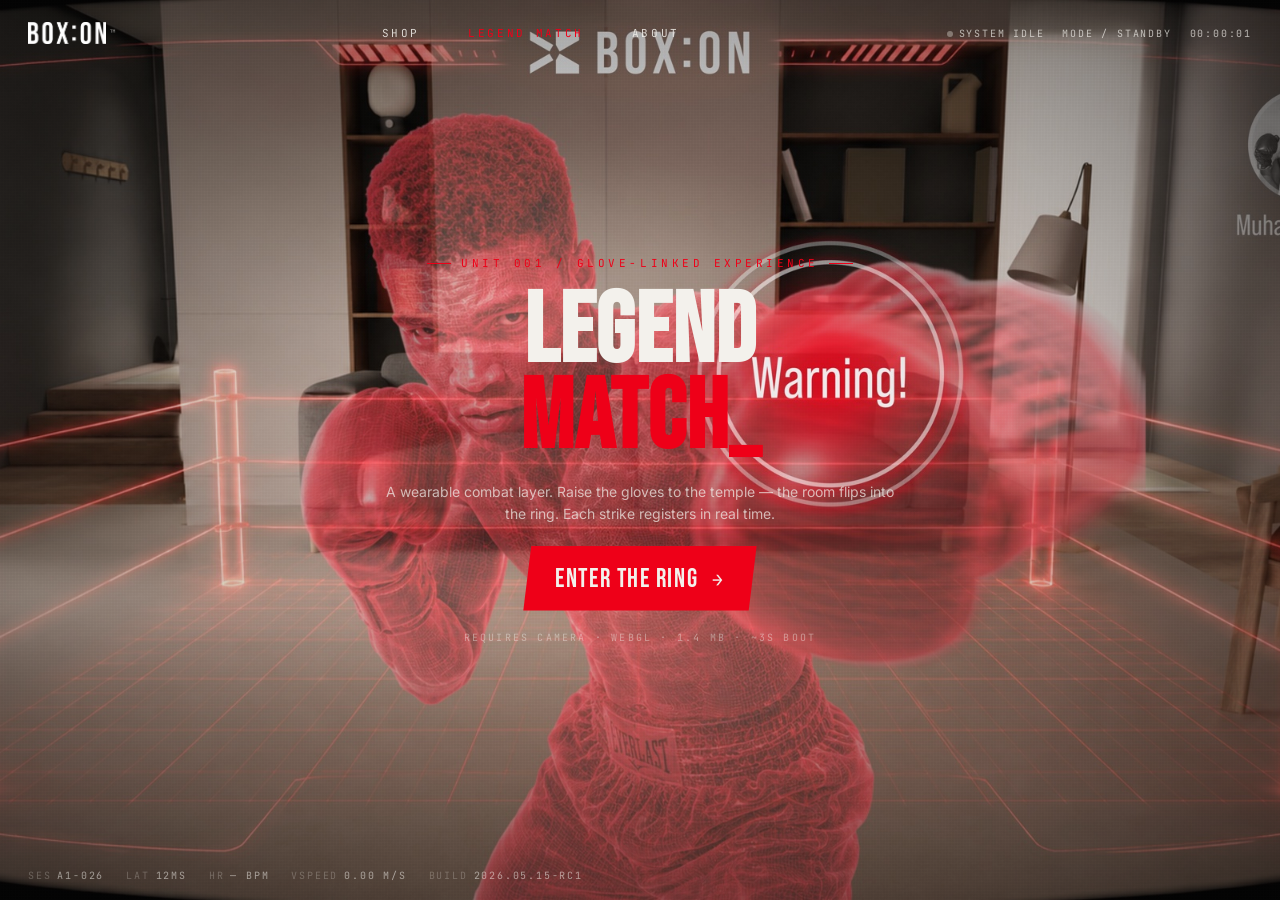
==== commit 834dfdb5: "Rename LEGEND MATCH abort button DISENGAGE → CLOSE Visible label only; .disengage class, #disengage " ====
--- a/experience.html
+++ b/experience.html
@@ -34,7 +34,7 @@
       </div>
     </header>
 
-    <button class="disengage" id="disengage">◄ DISENGAGE</button>
+    <button class="disengage" id="disengage">◄ CLOSE</button>
 
     <!-- stage -->
     <main class="stage">
